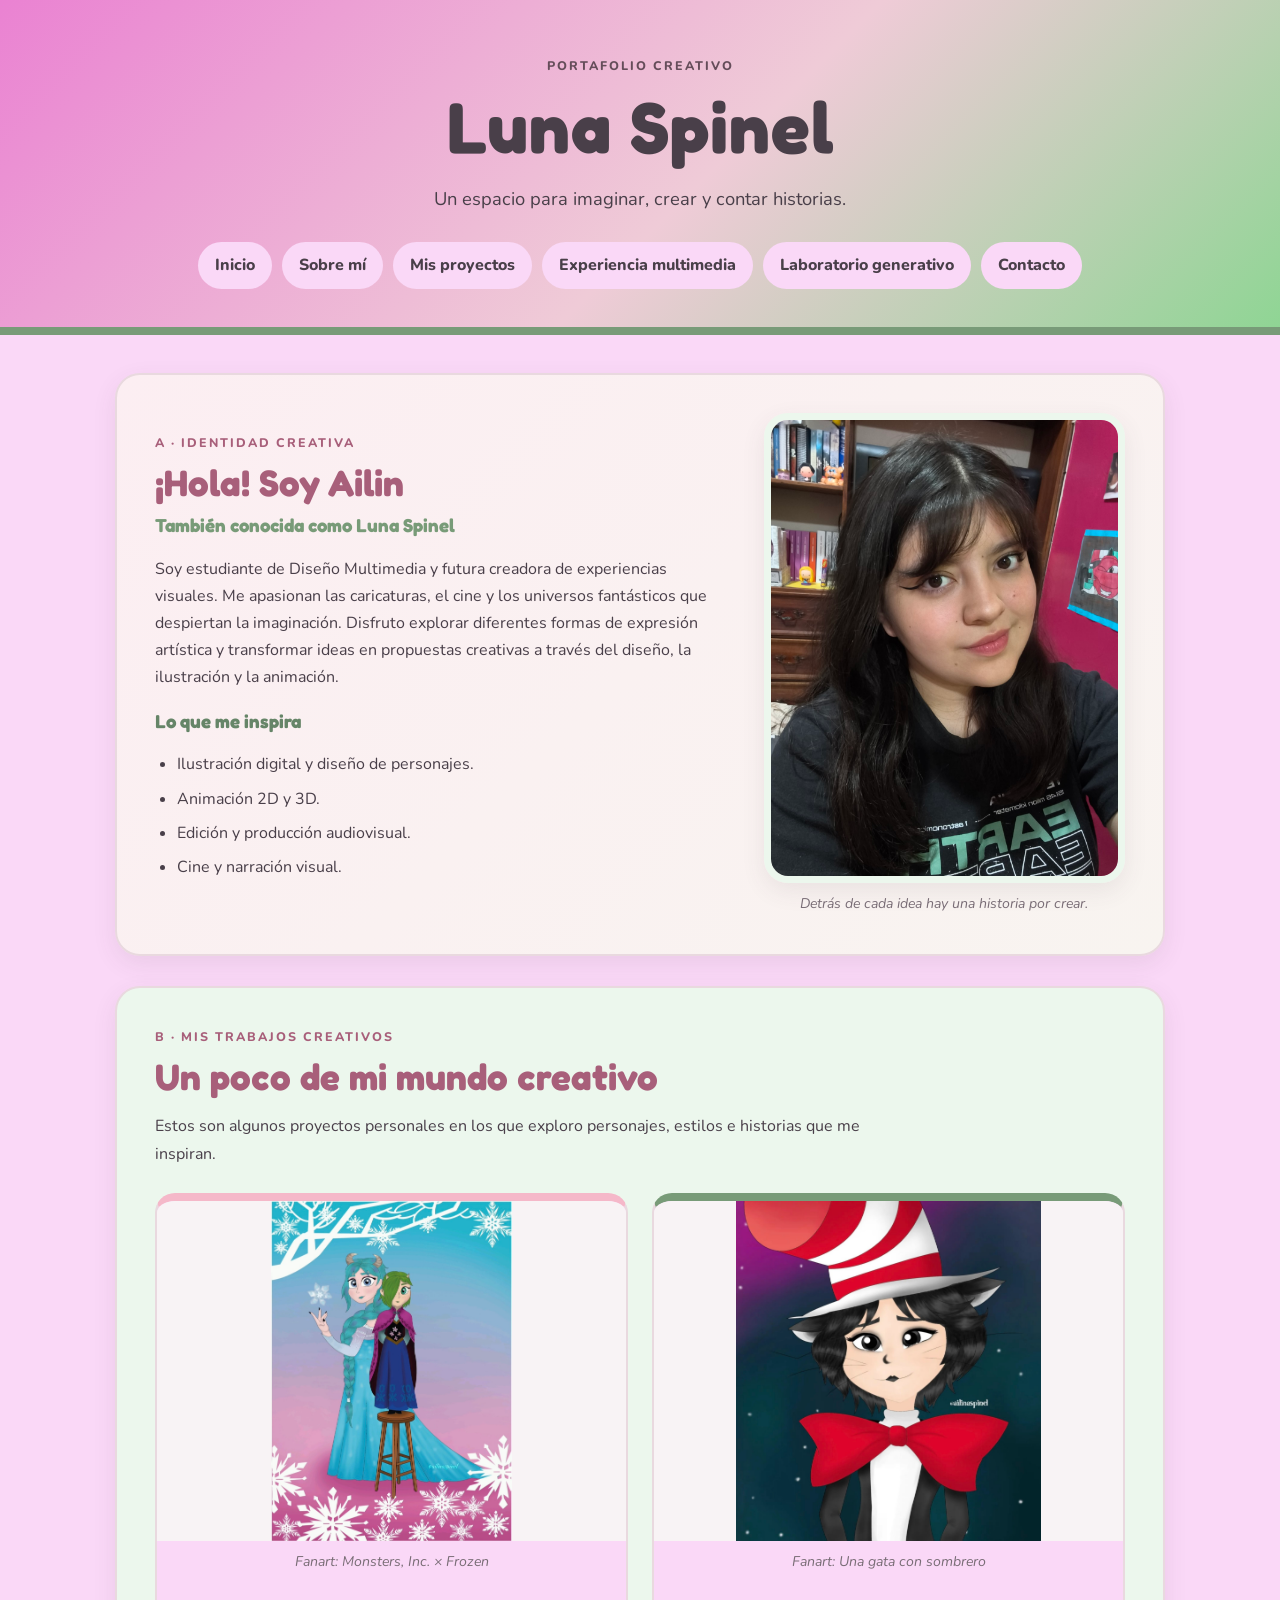
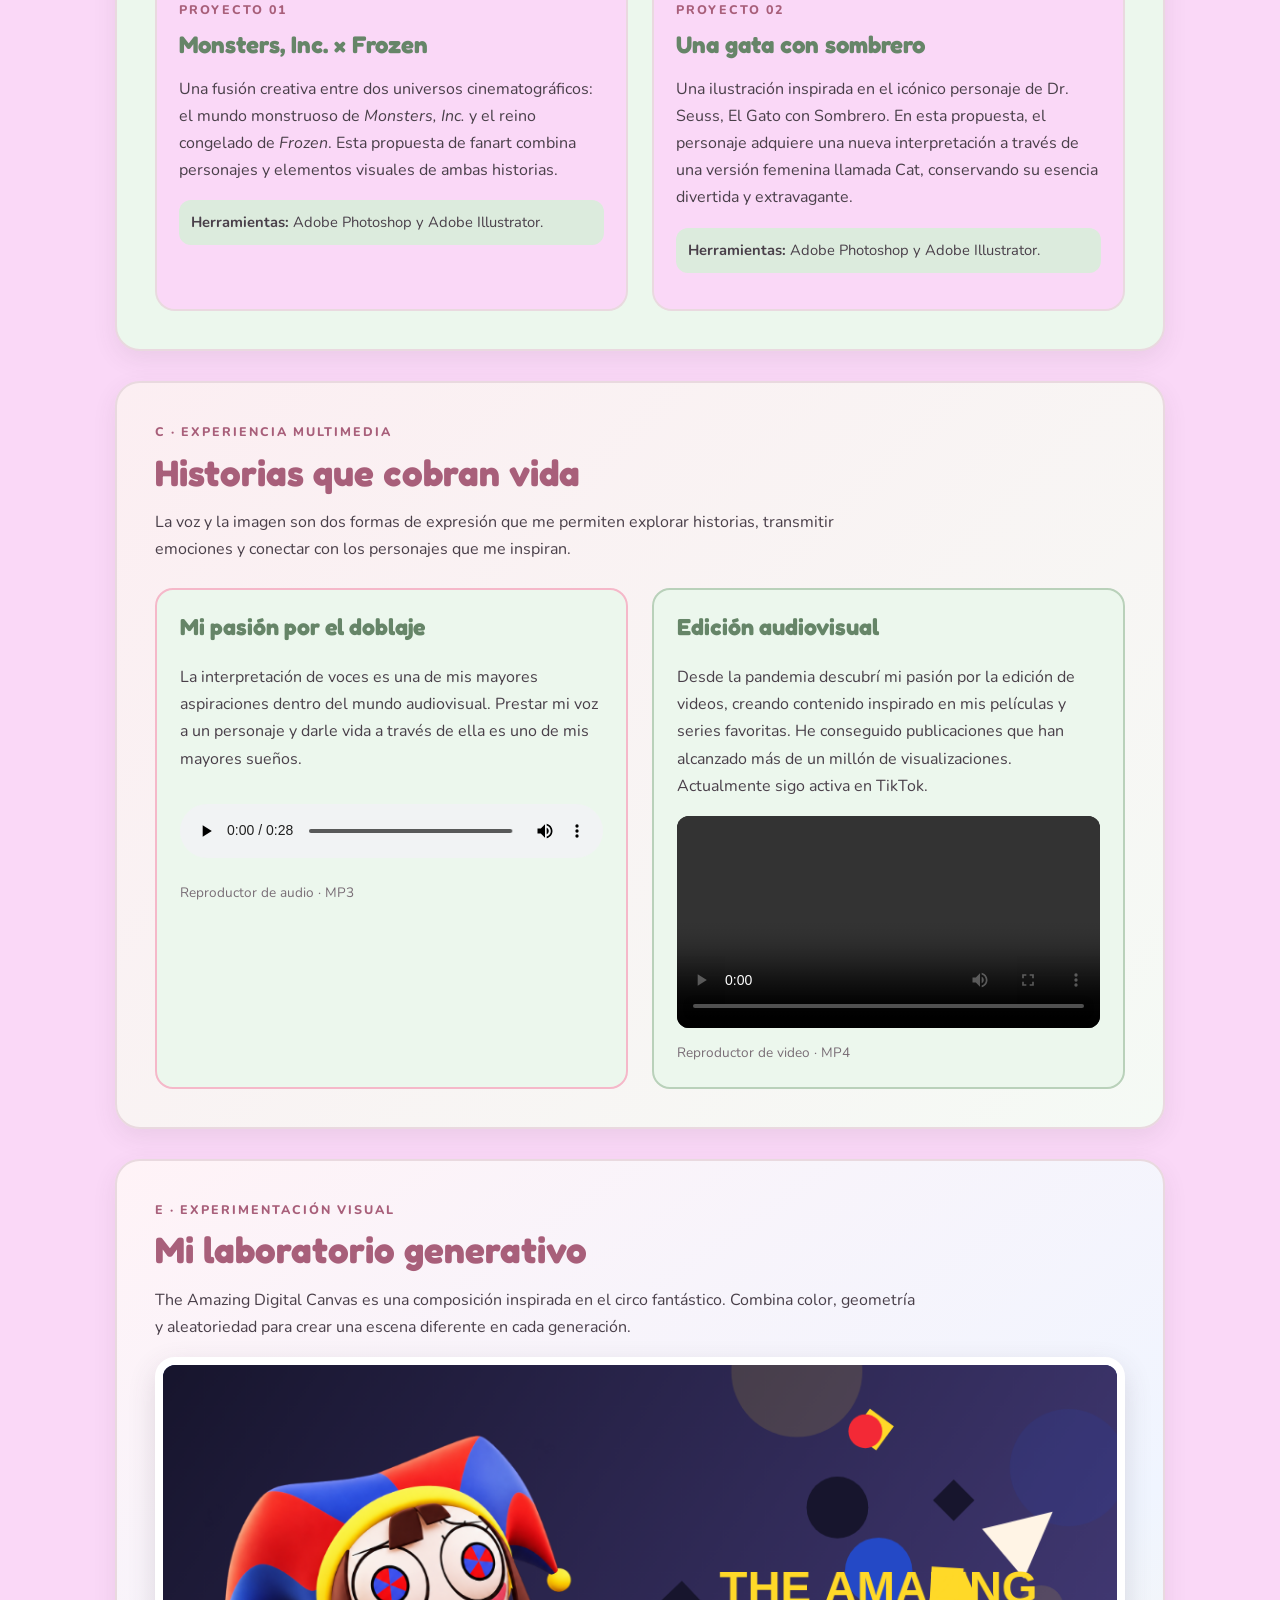
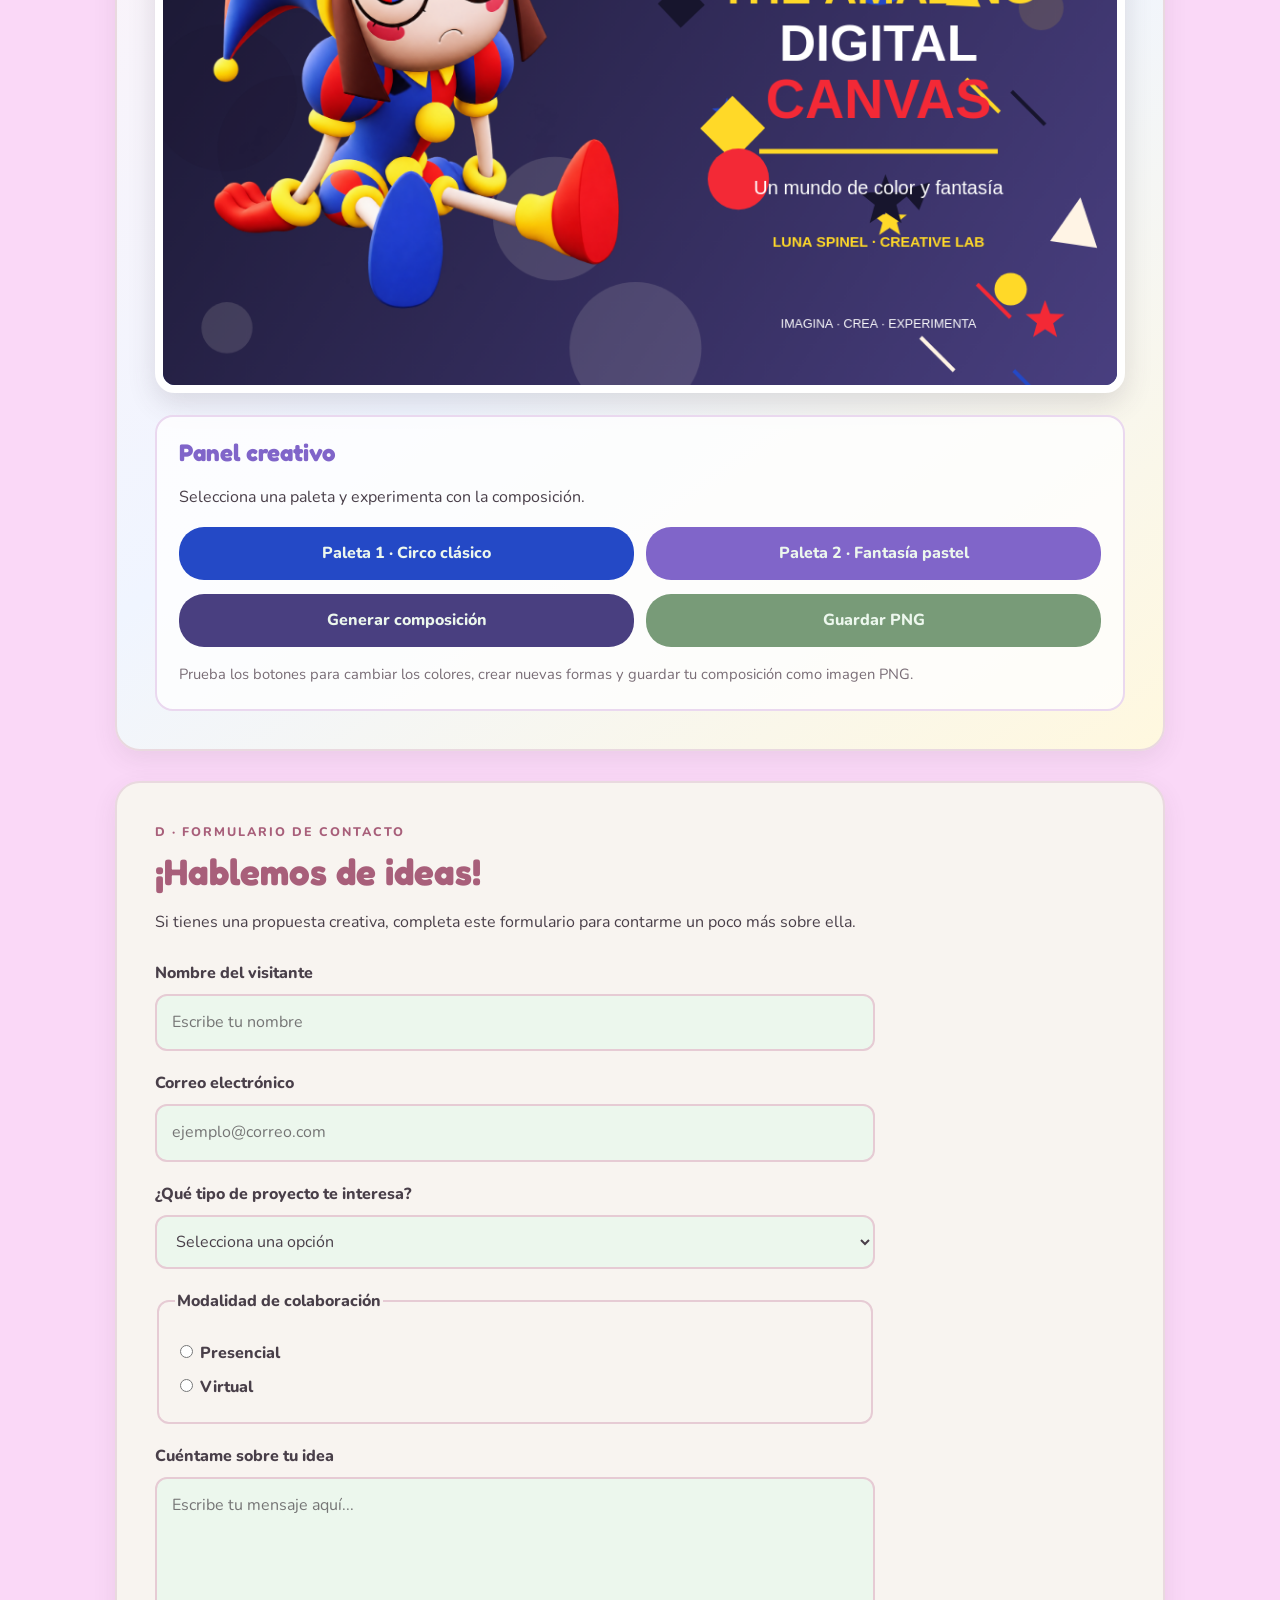
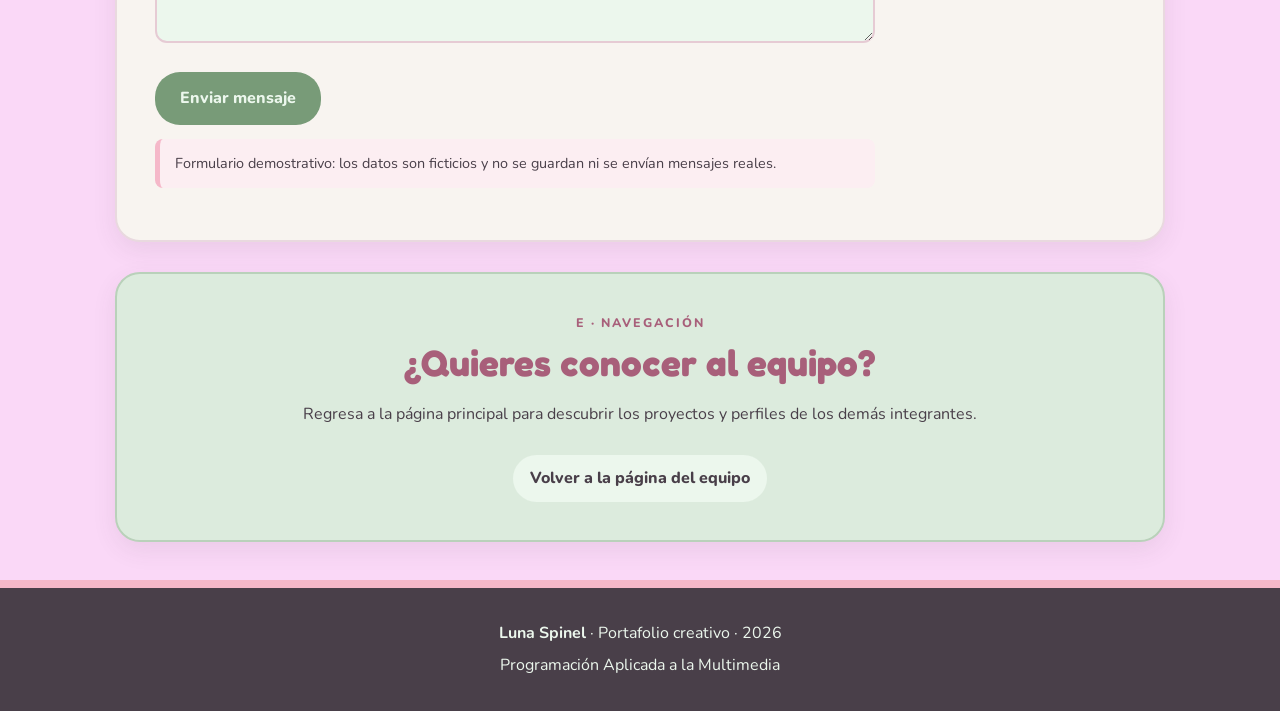
==== Carrillo_Ailin_Codigo/index.html @ e0ee507d "Luna" ====
<!DOCTYPE html>
<html lang="es">
<head>
    <meta charset="UTF-8">
    <meta name="viewport" content="width=device-width, initial-scale=1.0">
    <meta name="description" content="Portafolio creativo de Ailín, conocida artísticamente como Luna Spinel. Ilustración, animación y edición audiovisual.">
    <title>Luna Spinel | Portafolio creativo</title>

    <!-- Tipografías de Google Fonts -->
    <link rel="preconnect" href="https://fonts.googleapis.com">
    <link rel="preconnect" href="https://fonts.gstatic.com" crossorigin>
    <link href="https://fonts.googleapis.com/css2?family=Fredoka:wght@400;500;600;700&family=Nunito:wght@400;600;700;800&display=swap" rel="stylesheet">

    <!-- Hoja de estilos -->
    <link rel="stylesheet" href="codigo.css">
</head>
<body>
    <header id="inicio">
        <p class="marca">PORTAFOLIO CREATIVO</p>
        <h1>Luna Spinel</h1>
        <p class="subtitulo">Un espacio para imaginar, crear y contar historias.</p>

        <nav aria-label="Navegación principal">
            <a href="#inicio">Inicio</a>
            <a href="#sobre-mi">Sobre mí</a>
            <a href="#proyectos">Mis proyectos</a>
            <a href="#multimedia">Experiencia multimedia</a>
            <a href="#laboratorio">Laboratorio generativo</a>
            <a href="#contacto">Contacto</a>
        </nav>
    </header>

    <main>
        <!-- A. IDENTIDAD CREATIVA -->
        <section id="sobre-mi" class="presentacion">
            <div class="presentacion-texto">
                <p class="etiqueta">A · IDENTIDAD CREATIVA</p>
                <h2>¡Hola! Soy Ailin</h2>
                <h3 class="nombre-artistico">También conocida como Luna Spinel</h3>
                <p>
                    Soy estudiante de Diseño Multimedia y futura creadora de experiencias visuales.
                    Me apasionan las caricaturas, el cine y los universos fantásticos que despiertan
                    la imaginación. Disfruto explorar diferentes formas de expresión artística y
                    transformar ideas en propuestas creativas a través del diseño, la ilustración y la animación.
                </p>
                <h3>Lo que me inspira</h3>
                <ul class="intereses">
                    <li>Ilustración digital y diseño de personajes.</li>
                    <li>Animación 2D y 3D.</li>
                    <li>Edición y producción audiovisual.</li>
                    <li>Cine y narración visual.</li>
                </ul>
            </div>
            <figure class="foto-perfil">
                <img src="imagenes/perfil.jpg" alt="Fotografía de Ailin, conocida artísticamente como Luna Spinel">
                <figcaption>Detrás de cada idea hay una historia por crear.</figcaption>
            </figure>
        </section>

        <!-- B. TRABAJOS CREATIVOS -->
        <section id="proyectos">
            <p class="etiqueta">B · MIS TRABAJOS CREATIVOS</p>
            <h2>Un poco de mi mundo creativo</h2>
            <p class="introduccion">Estos son algunos proyectos personales en los que exploro personajes, estilos e historias que me inspiran.</p>

            <div class="proyectos-grid">
                <article class="proyecto tarjeta-rosa">
                    <figure>
                        <img src="imagenes/monsters-frozen.jpg" alt="Fanart que combina personajes y elementos visuales de Monsters, Inc. y Frozen">
                        <figcaption>Fanart: Monsters, Inc. × Frozen</figcaption>
                    </figure>
                    <div class="proyecto-contenido">
                        <span class="numero-proyecto">PROYECTO 01</span>
                        <h3>Monsters, Inc. × Frozen</h3>
                        <p>
                            Una fusión creativa entre dos universos cinematográficos: el mundo monstruoso
                            de <em>Monsters, Inc.</em> y el reino congelado de <em>Frozen</em>. Esta propuesta
                            de fanart combina personajes y elementos visuales de ambas historias.
                        </p>
                        <p class="herramientas"><strong>Herramientas:</strong> Adobe Photoshop y Adobe Illustrator.</p>
                    </div>
                </article>

                <article class="proyecto tarjeta-verde">
                    <figure>
                        <img src="imagenes/gata-sombrero.jpg" alt="Ilustración de Cat, una versión femenina inspirada en El Gato con Sombrero">
                        <figcaption>Fanart: Una gata con sombrero</figcaption>
                    </figure>
                    <div class="proyecto-contenido">
                        <span class="numero-proyecto">PROYECTO 02</span>
                        <h3>Una gata con sombrero</h3>
                        <p>
                            Una ilustración inspirada en el icónico personaje de Dr. Seuss, El Gato con
                            Sombrero. En esta propuesta, el personaje adquiere una nueva interpretación
                            a través de una versión femenina llamada Cat, conservando su esencia divertida y extravagante.
                        </p>
                        <p class="herramientas"><strong>Herramientas:</strong> Adobe Photoshop y Adobe Illustrator.</p>
                    </div>
                </article>
            </div>
        </section>

        <!-- C. EXPERIENCIA MULTIMEDIA -->
        <section id="multimedia" class="multimedia">
            <p class="etiqueta">C · EXPERIENCIA MULTIMEDIA</p>
            <h2>Historias que cobran vida</h2>
            <p class="introduccion">
                La voz y la imagen son dos formas de expresión que me permiten explorar historias,
                transmitir emociones y conectar con los personajes que me inspiran.
            </p>

            <div class="multimedia-grid">
                <article class="recurso recurso-rosa">
                    <h3>Mi pasión por el doblaje</h3>
                    <p>
                        La interpretación de voces es una de mis mayores aspiraciones dentro del mundo
                        audiovisual. Prestar mi voz a un personaje y darle vida a través de ella es uno
                        de mis mayores sueños.
                    </p>
                    <audio controls preload="metadata">
                        <source src="audio/doblaje.mp3" type="audio/mpeg">
                        Tu navegador no puede reproducir este archivo de audio.
                    </audio>
                    <p class="nota-recurso">Reproductor de audio · MP3</p>
                </article>

                <article class="recurso recurso-verde">
                    <h3>Edición audiovisual</h3>
                    <p>
                        Desde la pandemia descubrí mi pasión por la edición de videos, creando contenido
                        inspirado en mis películas y series favoritas. He conseguido publicaciones que 
                        han alcanzado más de un millón de visualizaciones. Actualmente sigo activa en TikTok.
                    </p>
                    <video controls preload="metadata" playsinline>
                        <source src="videos/edicion.mp4" type="video/mp4">
                        Tu navegador no puede reproducir este archivo de video.
                    </video>
                    <p class="nota-recurso">Reproductor de video · MP4</p>
                </article>
            </div>
        </section>

        <!-- E. LABORATORIO GENERATIVO -->
<section id="laboratorio" class="laboratorio">

    <p class="etiqueta">E · EXPERIMENTACIÓN VISUAL</p>

    <h2>Mi laboratorio generativo</h2>

    <p class="introduccion">
        The Amazing Digital Canvas es una composición inspirada
        en el circo fantástico. Combina color, geometría y
        aleatoriedad para crear una escena diferente en cada generación.
    </p>

    <div class="canvas-presentacion">
        <canvas id="lienzo-generativo"
                width="1000"
                height="650">
            Tu navegador no permite mostrar Canvas.
        </canvas>
    </div>

    <div class="panel-generador">

        <h3>Panel creativo</h3>

        <p>Selecciona una paleta y experimenta con la composición.</p>

        <div class="botones-paleta">
            <button type="button" id="paleta-1">
                Paleta 1 · Circo clásico
            </button>

            <button type="button" id="paleta-2">
                Paleta 2 · Fantasía pastel
            </button>
        </div>

        <div class="acciones-canvas">
            <button type="button" id="generar-composicion">
                Generar composición
            </button>

            <button type="button" id="guardar-png">
                Guardar PNG
            </button>
        </div>

        <p class="instrucciones-canvas">
            Prueba los botones para cambiar los colores,
            crear nuevas formas y guardar tu composición como imagen PNG.
        </p>

    </div>

</section>

        <!-- D. FORMULARIO DE CONTACTO -->
        <section id="contacto" class="contacto">
            <p class="etiqueta">D · FORMULARIO DE CONTACTO</p>
            <h2>¡Hablemos de ideas!</h2>
            <p class="introduccion">Si tienes una propuesta creativa, completa este formulario para contarme un poco más sobre ella.</p>

            <form id="formulario-contacto">
                <div class="campo">
                    <label for="nombre">Nombre del visitante</label>
                    <input type="text" id="nombre" name="nombre" placeholder="Escribe tu nombre" required>
                </div>

                <div class="campo">
                    <label for="correo">Correo electrónico</label>
                    <input type="email" id="correo" name="correo" placeholder="ejemplo@correo.com" required>
                </div>

                <div class="campo">
                    <label for="tipo-proyecto">¿Qué tipo de proyecto te interesa?</label>
                    <select id="tipo-proyecto" name="tipo-proyecto" required>
                        <option value="" disabled selected>Selecciona una opción</option>
                        <option value="ilustracion">Ilustración</option>
                        <option value="animacion">Animación</option>
                        <option value="diseno-grafico">Diseño gráfico</option>
                        <option value="edicion-videos">Edición de videos</option>
                    </select>
                </div>

                <fieldset class="campo modalidad">
                    <legend>Modalidad de colaboración</legend>
                    <label class="opcion-radio"><input type="radio" name="modalidad" value="presencial" required> Presencial</label>
                    <label class="opcion-radio"><input type="radio" name="modalidad" value="virtual"> Virtual</label>
                </fieldset>

                <div class="campo">
                    <label for="mensaje">Cuéntame sobre tu idea</label>
                    <textarea id="mensaje" name="mensaje" rows="5" placeholder="Escribe tu mensaje aquí..." required></textarea>
                </div>

                <button type="submit">Enviar mensaje</button>
                <p id="aviso-formulario" class="aviso-formulario" role="status">
                    Formulario demostrativo: los datos son ficticios y no se guardan ni se envían mensajes reales.
                </p>
            </form>
        </section>

        <!-- E. NAVEGACIÓN -->
        <section class="volver-equipo">
            <p class="etiqueta">E · NAVEGACIÓN</p>
            <h2>¿Quieres conocer al equipo?</h2>
            <p>Regresa a la página principal para descubrir los proyectos y perfiles de los demás integrantes.</p>
            <!-- Cuando se conozca la ubicación definitiva de la landing page, actualiza esta ruta. -->
            <a class="boton-volver" href="../index.html">Volver a la página del equipo</a>
        </section>
    </main>

    <footer>
        <p><strong>Luna Spinel</strong> · Portafolio creativo · 2026</p>
        <p>Programación Aplicada a la Multimedia</p>
    </footer>

    <script>
        // El formulario es únicamente demostrativo: no almacena ni envía información.
        document.getElementById('formulario-contacto').addEventListener('submit', function (evento) {
            evento.preventDefault();
            document.getElementById('aviso-formulario').textContent =
                '¡Gracias por probar el formulario! Esta es una demostración: tus datos no se guardaron ni se enviaron.';
        });
    </script>

<script src="canvas.js"></script>
</body>
</html>
---- Carrillo_Ailin_Codigo/codigo.css ----
/* PALETA LUNA SPINEL
   Rosa pastel: #F5B8C9 | Verde suave: #DCEBDD
   Verde salvia: #789B78 | Rosa claro: #FCEEF2
   Marfil: #FFF9F5 | Ciruela: #493F49
*/

:root {
    --rosa: #F5B8C9;
    --rosa-claro: #FCEEF2;
    --verde-claro: #DCEBDD;
    --verde: #789B78;
    --marfil: #fad8f7 ;
    --ciruela: #493F49;
    --blanco: #ecf7ed;
    
    --sombra: 0 8px 24px rgba(73, 63, 73, 0.09);
}

* {
    box-sizing: border-box;
}

html {
    scroll-behavior: smooth;
}

body {
    margin: 0;
    background-color: var(--marfil);
    color: var(--ciruela);
    font-family: 'Nunito', sans-serif;
    line-height: 1.7;
}

h1, h2, h3 {
    font-family: 'Fredoka', sans-serif;
    line-height: 1.2;
}

header {
    padding: 55px 20px 38px;
    text-align: center;
    background: linear-gradient(135deg, #ea82d2 0%, #EFCBD7 55%, #8fd594 100%);
    border-bottom: 8px solid var(--verde);
}

.marca, .etiqueta, .numero-proyecto {
    font-size: 0.78rem;
    font-weight: 800;
    letter-spacing: 2px;
}

.marca {
    margin: 0 0 8px;
    color: #654D5A;
}

h1 {
    margin: 0;
    color: var(--ciruela);
    font-size: clamp(2.8rem, 7vw, 4.5rem);
    letter-spacing: 1px;
}

.subtitulo {
    margin: 12px 0 0;
    font-size: 1.15rem;
}

nav {
    display: flex;
    flex-wrap: wrap;
    justify-content: center;
    gap: 10px;
    margin-top: 28px;
}

nav a, .boton-volver {
    display: inline-block;
    padding: 10px 17px;
    border-radius: 25px;
    background-color: var(--marfil);
    color: var(--ciruela);
    font-weight: 800;
    text-decoration: none;
    transition: transform 0.25s, background-color 0.25s;
}

nav a:hover, .boton-volver:hover {
    transform: translateY(-3px);
    background-color: var(--verde-claro);
}

main {
    width: min(1050px, 92%);
    margin: 38px auto;
}

section {
    margin-bottom: 30px;
    padding: clamp(22px, 4vw, 38px);
    border: 2px solid #E9D9DF;
    border-radius: 25px;
    background-color: var(--blanco);
    box-shadow: var(--sombra);
    scroll-margin-top: 20px;
}

section h2 {
    margin: 5px 0 14px;
    color: #A85F7A;
    font-size: clamp(1.8rem, 4vw, 2.3rem);
}

section h3 {
    color: #668568;
}

.etiqueta {
    margin: 0 0 8px;
    color: #A85F7A;
}

.introduccion {
    max-width: 760px;
    margin-top: 0;
}

/* A. IDENTIDAD CREATIVA */
.presentacion {
    display: grid;
    grid-template-columns: 1.35fr 0.85fr;
    align-items: center;
    gap: 35px;
    background: linear-gradient(135deg, #FCEEF2, #F8F4F0);
}

.nombre-artistico {
    margin-top: -5px;
    color: var(--verde) !important;
}

.intereses {
    padding-left: 22px;
}

.intereses li {
    margin-bottom: 7px;
}

figure {
    margin: 0;
    text-align: center;
}

img, video {
    display: block;
    max-width: 100%;
}

.foto-perfil img {
    width: 100%;
    max-height: 470px;
    border: 7px solid var(--blanco);
    border-radius: 24px;
    object-fit: cover;
    box-shadow: var(--sombra);
}

figcaption {
    margin-top: 9px;
    color: #796D76;
    font-size: 0.88rem;
    font-style: italic;
}

/* B. PROYECTOS */
.proyectos-grid, .multimedia-grid {
    display: grid;
    grid-template-columns: repeat(2, minmax(0, 1fr));
    gap: 24px;
    margin-top: 25px;
}

.proyecto {
    overflow: hidden;
    border: 2px solid #E9D9DF;
    border-radius: 20px;
    background-color: var(--marfil);
    transition: transform 0.25s;
}

.proyecto:hover {
    transform: translateY(-5px);
}

.proyecto figure img {
    width: 100%;
    height: 340px;
    object-fit: contain;
    background-color: #F8F3F5;
}

.tarjeta-rosa {
    border-top: 8px solid var(--rosa);
}

.tarjeta-verde {
    border-top: 8px solid var(--verde);
}

.proyecto-contenido {
    padding: 22px;
}

.numero-proyecto {
    color: #A85F7A;
}

.proyecto h3 {
    margin: 8px 0;
    font-size: 1.5rem;
}

.herramientas {
    padding: 10px 12px;
    border-radius: 12px;
    background-color: var(--verde-claro);
    font-size: 0.92rem;
}

/* C. EXPERIENCIA MULTIMEDIA */
.multimedia {
    background: linear-gradient(135deg, #FCEEF2 0%, #F5FAF5 100%);
}

.recurso {
    padding: 23px;
    border-radius: 18px;
    background-color: var(--blanco);
}

.recurso-rosa {
    border: 2px solid var(--rosa);
}

.recurso-verde {
    border: 2px solid #B9D1BA;
}

.recurso h3 {
    margin-top: 0;
    font-size: 1.45rem;
}

 audio, video {
    width: 100%;
    margin-top: 15px;
}

video {
    max-height: 420px;
    border-radius: 12px;
    background-color: #211D22;
}

.nota-recurso {
    margin-bottom: 0;
    color: #796D76;
    font-size: 0.85rem;
}

/* D. FORMULARIO */
.contacto {
    background-color: #F8F4F0;
}

form {
    max-width: 720px;
    margin-top: 24px;
}

.campo {
    margin-bottom: 19px;
}

.campo > label, .campo legend {
    display: block;
    margin-bottom: 7px;
    color: var(--ciruela);
    font-weight: 800;
}

input[type="text"], input[type="email"], select, textarea {
    width: 100%;
    padding: 13px 15px;
    border: 2px solid #E6CBD4;
    border-radius: 12px;
    background-color: var(--blanco);
    color: var(--ciruela);
    font: inherit;
}

input:focus, select:focus, textarea:focus {
    outline: 3px solid rgba(120, 155, 120, 0.25);
    border-color: var(--verde);
}

textarea {
    resize: vertical;
}

.modalidad {
    padding: 14px 16px;
    border: 2px solid #E6CBD4;
    border-radius: 12px;
}

.opcion-radio {
    display: inline-flex;
    align-items: center;
    gap: 7px;
    margin: 4px 18px 4px 0;
}

input[type="radio"] {
    accent-color: var(--verde);
}

button {
    padding: 13px 25px;
    border: 0;
    border-radius: 25px;
    background-color: var(--verde);
    color: var(--blanco);
    font: inherit;
    font-weight: 800;
    cursor: pointer;
    transition: transform 0.25s, background-color 0.25s;
}

button:hover {
    transform: translateY(-2px);
    background-color: #607F61;
}

.aviso-formulario {
    padding: 12px 15px;
    border-left: 5px solid var(--rosa);
    border-radius: 8px;
    background-color: var(--rosa-claro);
    font-size: 0.9rem;
}

/* E. NAVEGACIÓN */
.volver-equipo {
    text-align: center;
    background-color: var(--verde-claro);
    border-color: #B9D1BA;
}

.boton-volver {
    margin-top: 10px;
    background-color: var(--blanco);
}

footer {
    padding: 27px 20px;
    border-top: 8px solid var(--rosa);
    background-color: var(--ciruela);
    color: var(--blanco);
    text-align: center;
}

footer p {
    margin: 5px;
}

/* DISEÑO RESPONSIVO */
@media (max-width: 760px) {
    .presentacion, .proyectos-grid, .multimedia-grid {
        grid-template-columns: 1fr;
    }

    .foto-perfil {
        max-width: 420px;
        margin: 0 auto;
    }

    .proyecto figure img {
        height: auto;
        max-height: 430px;
    }
}

@media (max-width: 480px) {
    header {
        padding: 38px 15px 28px;
    }

    nav a {
        padding: 8px 12px;
        font-size: 0.9rem;
    }

    section {
        padding: 21px 17px;
    }
}


.laboratorio {
    background: linear-gradient(
        145deg,
        #fff3f7,
        #f0f5ff 55%,
        #fff8df
    );
}

.canvas-presentacion {
    overflow: hidden;
    width: 100%;
    border: 8px solid #fff;
    border-radius: 20px;
    background: #172A75;
    box-shadow: 0 10px 28px rgba(73, 63, 73, 0.16);
}

#lienzo-generativo {
    display: block;
    width: 100%;
    height: auto;
}

.panel-generador {
    margin-top: 22px;
    padding: 22px;
    border: 2px solid #ead8ef;
    border-radius: 18px;
    background: rgba(255, 255, 255, 0.78);
}

.panel-generador h3 {
    margin: 0 0 8px;
    color: #8065C9;
    font-size: 1.5rem;
}

.botones-paleta,
.acciones-canvas {
    display: flex;
    flex-wrap: wrap;
    gap: 12px;
    margin-top: 14px;
}

.botones-paleta button,
.acciones-canvas button {
    flex: 1 1 190px;
}

#paleta-1 {
    background-color: #2449C6;
}

#paleta-2 {
    background-color: #8065C9;
}

#generar-composicion {
    background-color: #493F80;
}

#guardar-png {
    background-color: #789B78;
}

.instrucciones-canvas {
    margin-bottom: 0;
    color: #796D76;
    font-size: 0.92rem;
}

/* Adaptación para celulares */

@media (max-width: 480px) {
    .panel-generador {
        padding: 16px;
    }
}
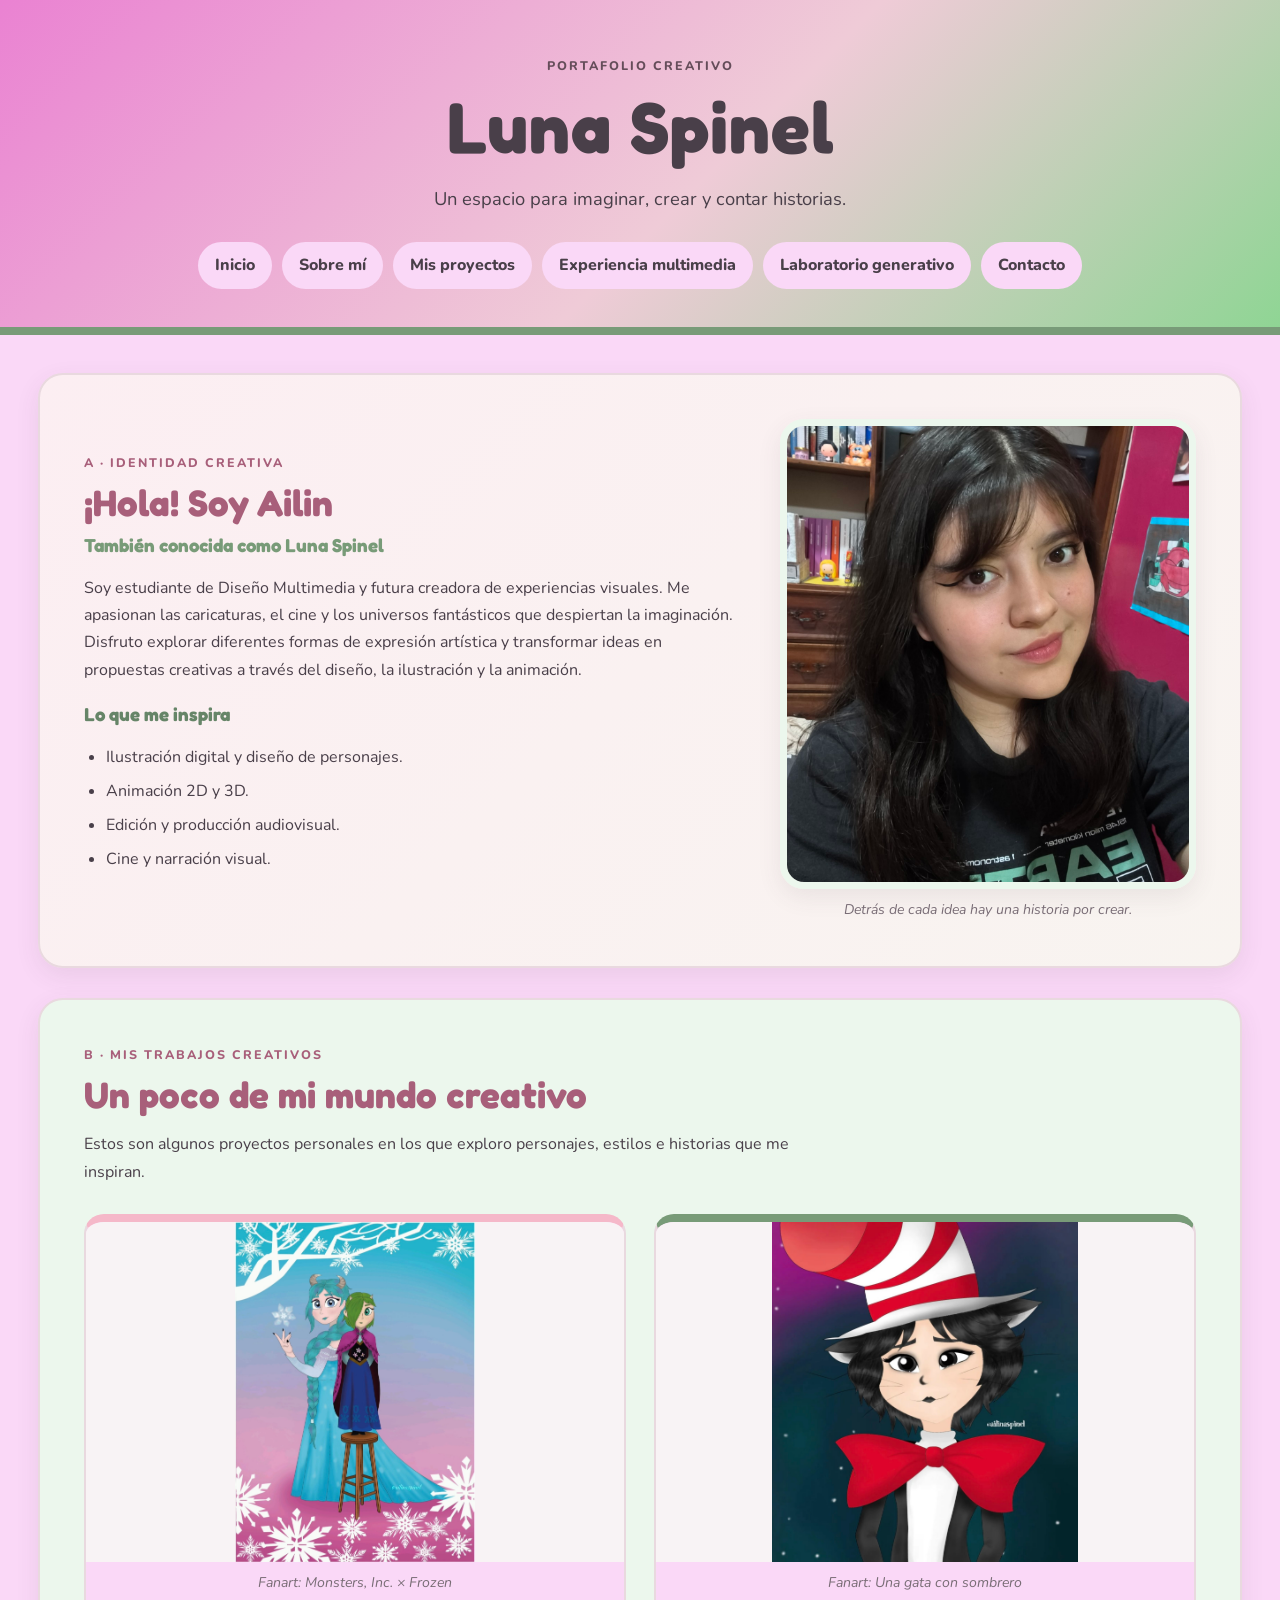
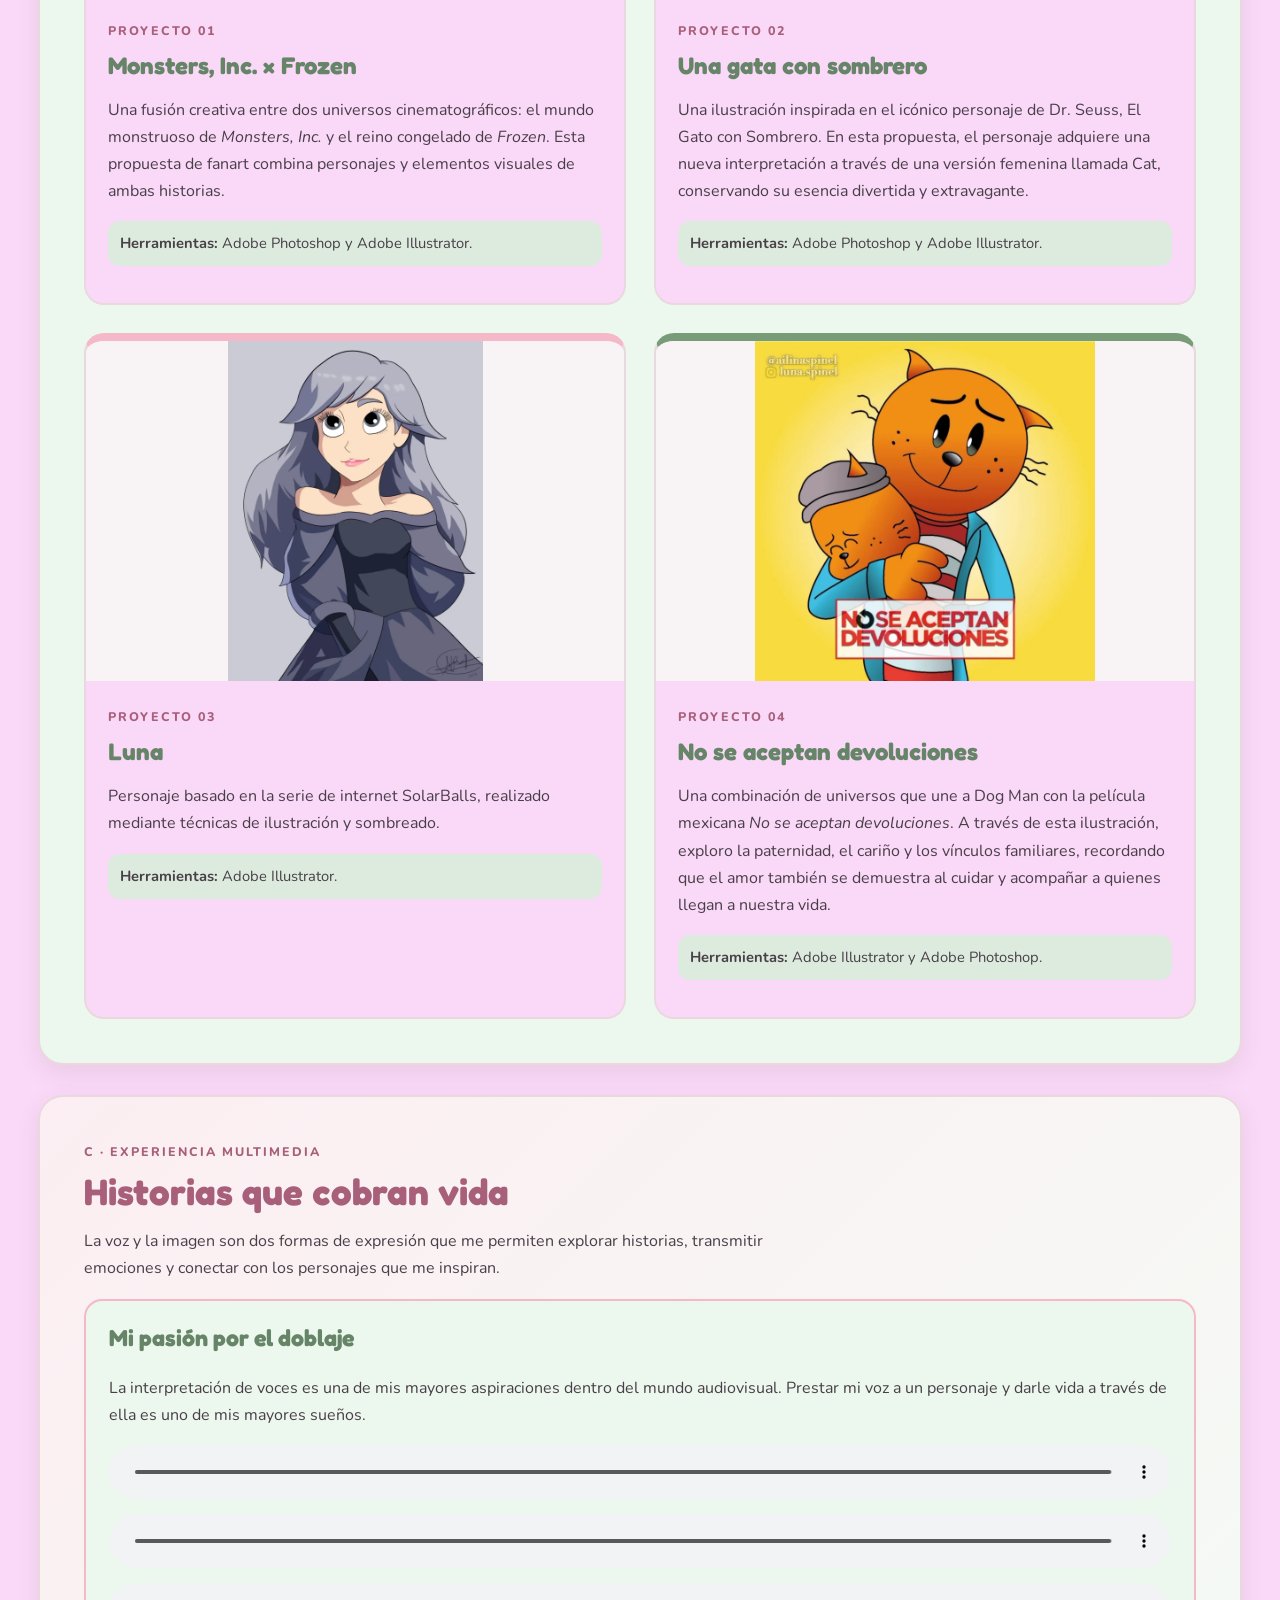
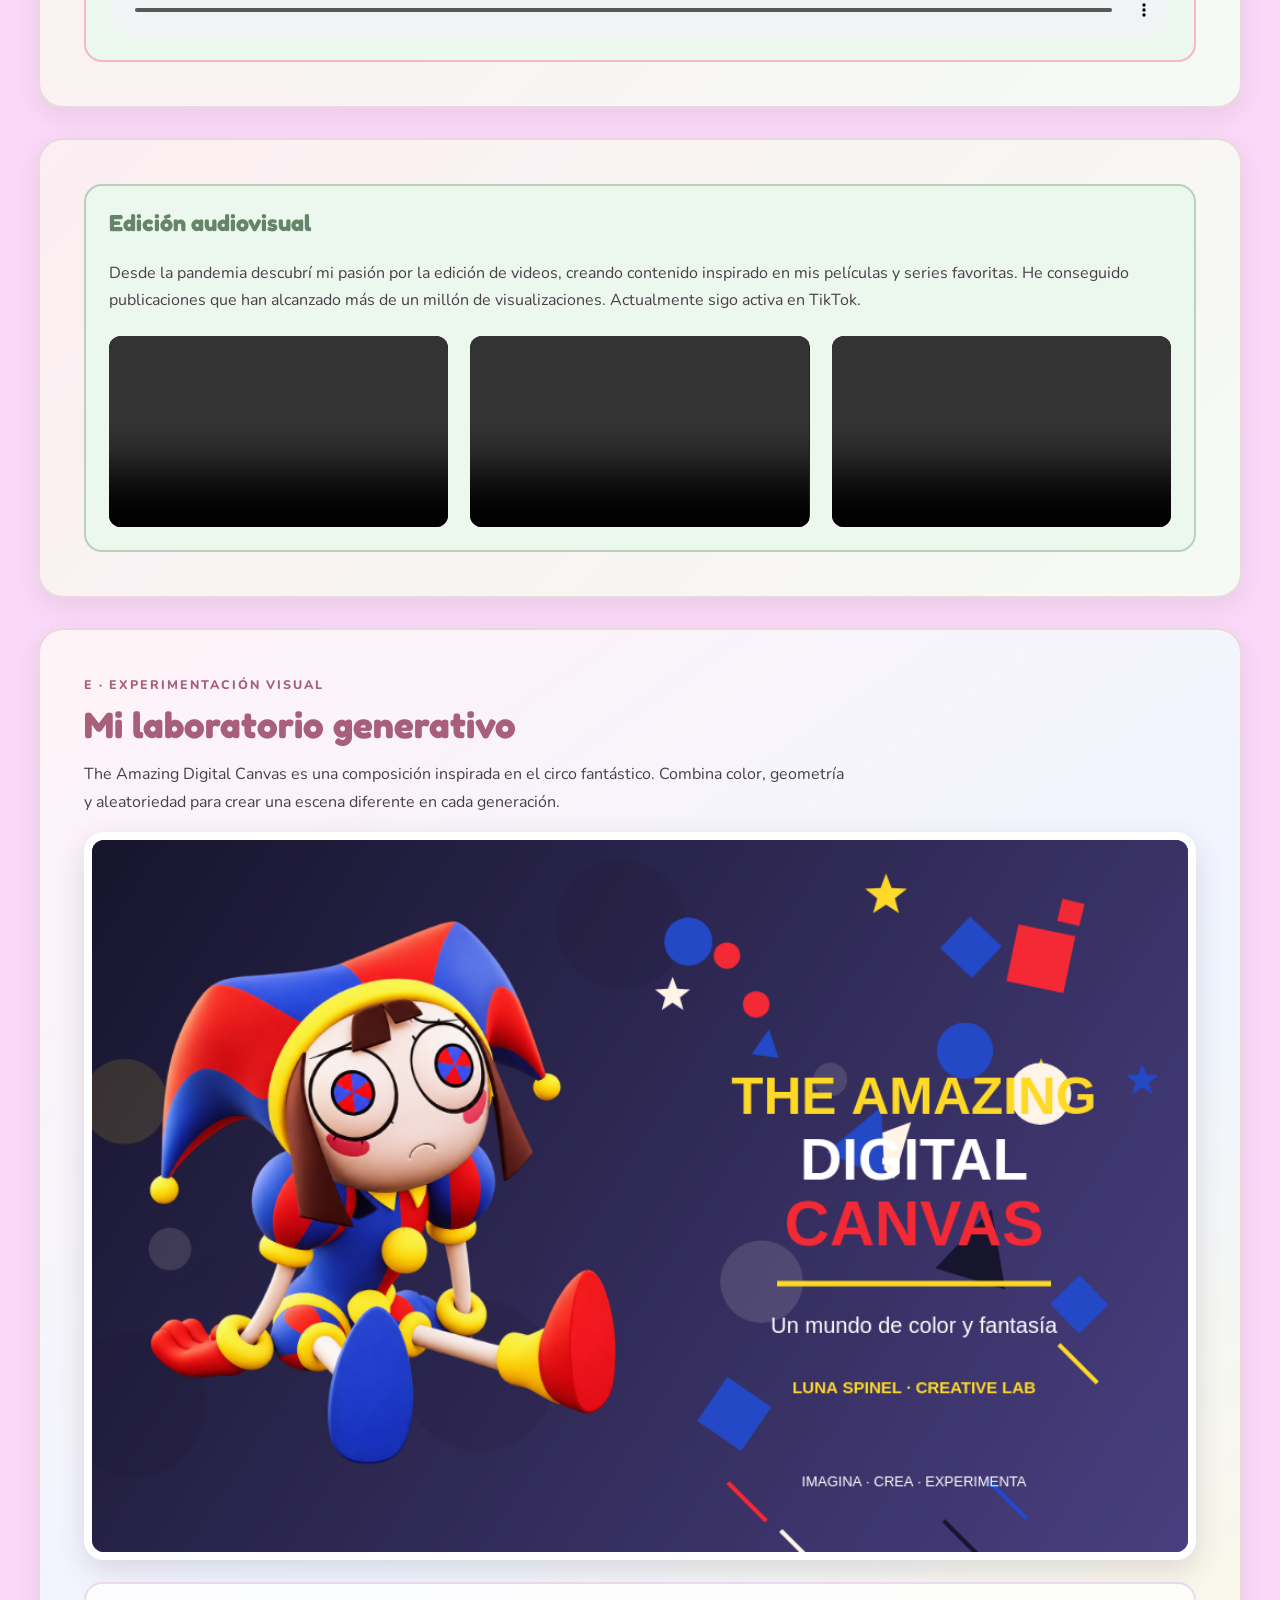
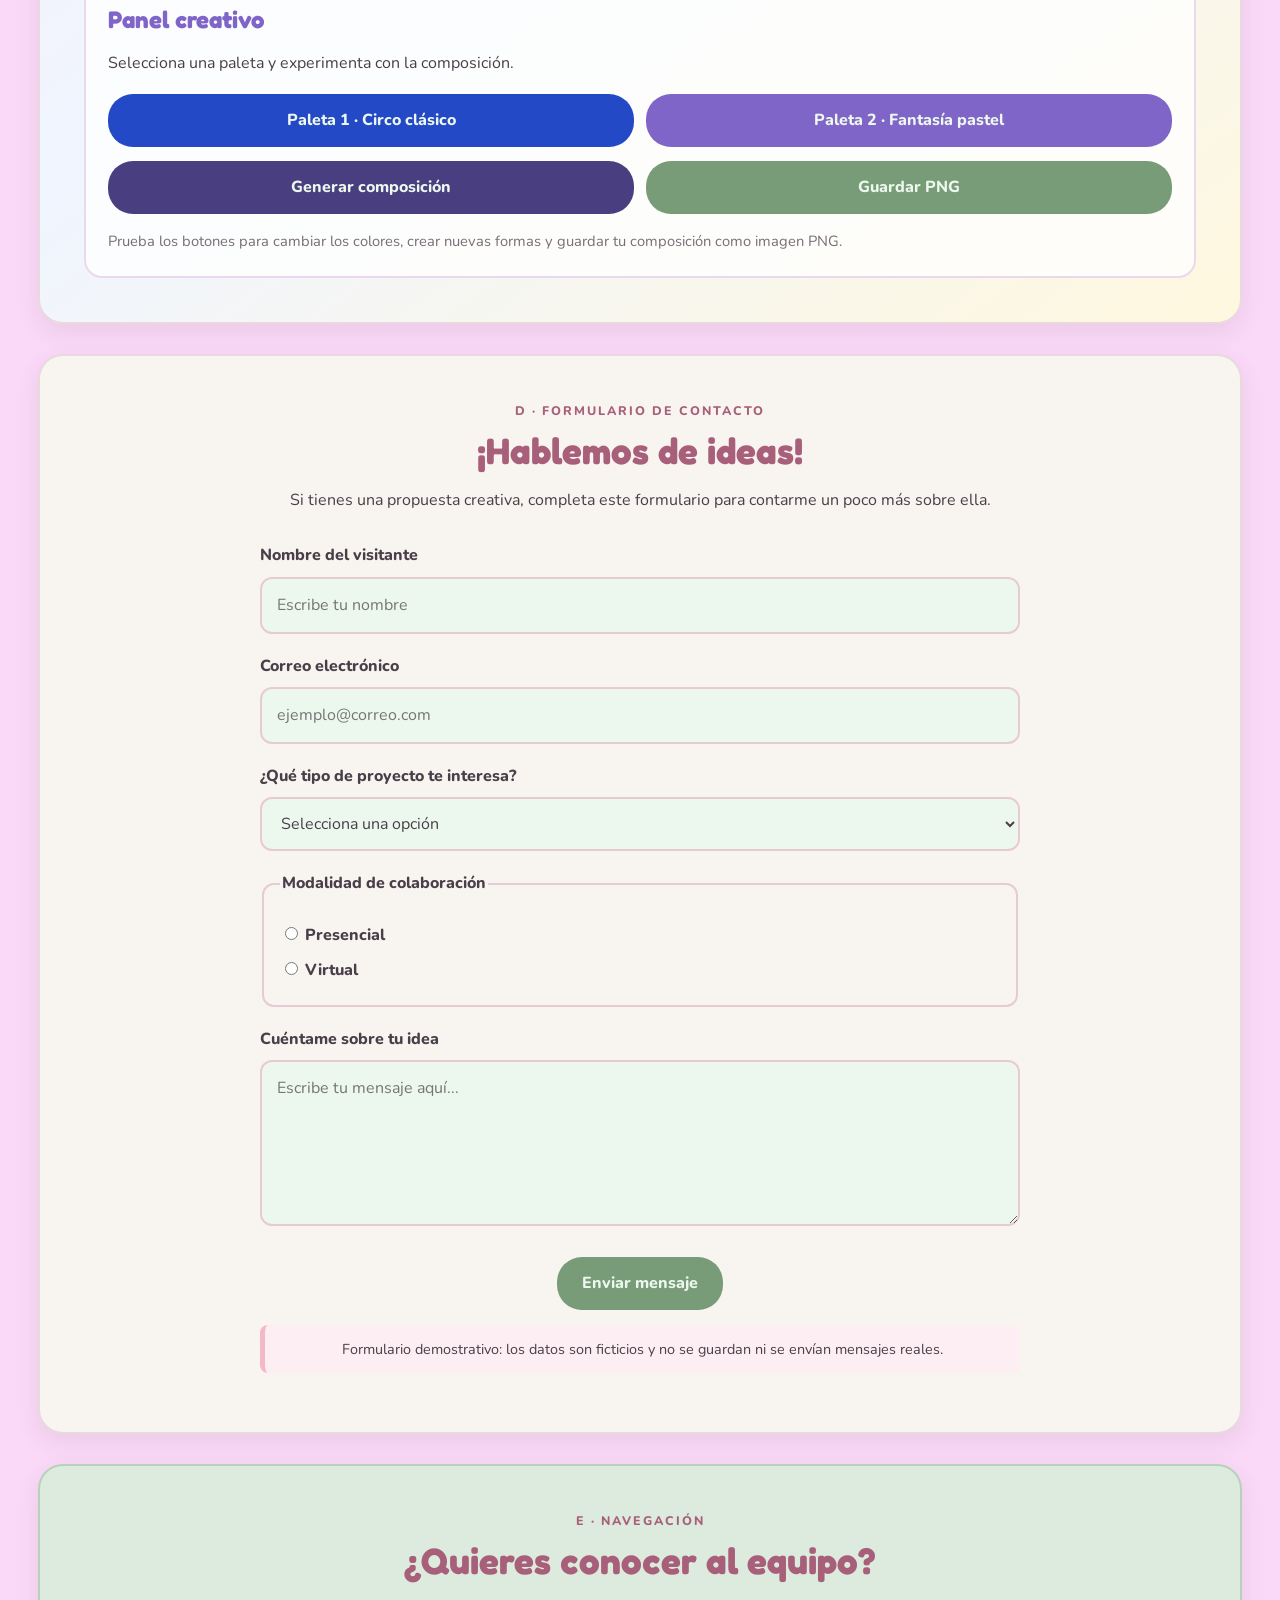
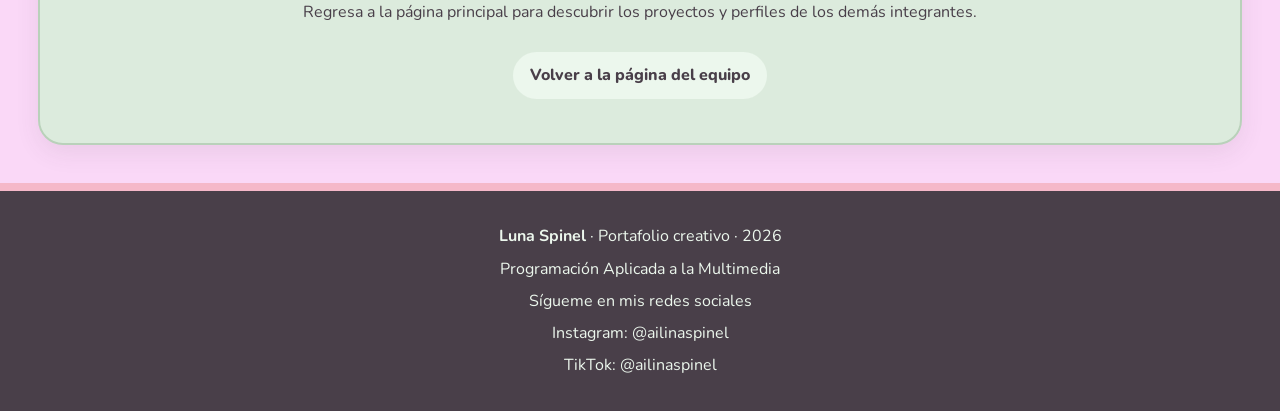
==== commit 271ca9fa: "Luna" ====
--- a/Carrillo_Ailin_Codigo/index.html
+++ b/Carrillo_Ailin_Codigo/index.html
@@ -97,10 +97,34 @@
                         <p class="herramientas"><strong>Herramientas:</strong> Adobe Photoshop y Adobe Illustrator.</p>
                     </div>
                 </article>
+
+                <article class="proyecto tarjeta-rosa">
+                    <figure>
+                        <img src="imagenes/luna-solarballs.webp" alt="Ilustración del personaje Luna, inspirada en SolarBalls">
+                    </figure>
+                    <div class="proyecto-contenido">
+                        <span class="numero-proyecto">PROYECTO 03</span>
+                        <h3>Luna</h3>
+                        <p>Personaje basado en la serie de internet SolarBalls, realizado mediante técnicas de ilustración y sombreado.</p>
+                        <p class="herramientas"><strong>Herramientas:</strong> Adobe Illustrator.</p>
+                    </div>
+                </article>
+
+                <article class="proyecto tarjeta-verde">
+                    <figure>
+                        <img src="imagenes/no-se-aceptan-devoluciones.webp" alt="Ilustración de Dog Man y su pequeño compañero, inspirada en No se aceptan devoluciones">
+                    </figure>
+                    <div class="proyecto-contenido">
+                        <span class="numero-proyecto">PROYECTO 04</span>
+                        <h3>No se aceptan devoluciones</h3>
+                        <p>Una combinación de universos que une a Dog Man con la película mexicana <em>No se aceptan devoluciones</em>. A través de esta ilustración, exploro la paternidad, el cariño y los vínculos familiares, recordando que el amor también se demuestra al cuidar y acompañar a quienes llegan a nuestra vida.</p>
+                        <p class="herramientas"><strong>Herramientas:</strong> Adobe Illustrator y Adobe Photoshop.</p>
+                    </div>
+                </article>
             </div>
         </section>
 
-        <!-- C. EXPERIENCIA MULTIMEDIA -->
+        <!-- C. EXPERIENCIA MULTIMEDIA: AUDIOS -->
         <section id="multimedia" class="multimedia">
             <p class="etiqueta">C · EXPERIENCIA MULTIMEDIA</p>
             <h2>Historias que cobran vida</h2>
@@ -109,35 +133,52 @@
                 transmitir emociones y conectar con los personajes que me inspiran.
             </p>
 
-            <div class="multimedia-grid">
-                <article class="recurso recurso-rosa">
-                    <h3>Mi pasión por el doblaje</h3>
-                    <p>
-                        La interpretación de voces es una de mis mayores aspiraciones dentro del mundo
-                        audiovisual. Prestar mi voz a un personaje y darle vida a través de ella es uno
-                        de mis mayores sueños.
-                    </p>
-                    <audio controls preload="metadata">
-                        <source src="audio/doblaje.mp3" type="audio/mpeg">
-                        Tu navegador no puede reproducir este archivo de audio.
-                    </audio>
-                    <p class="nota-recurso">Reproductor de audio · MP3</p>
-                </article>
-
-                <article class="recurso recurso-verde">
-                    <h3>Edición audiovisual</h3>
-                    <p>
-                        Desde la pandemia descubrí mi pasión por la edición de videos, creando contenido
-                        inspirado en mis películas y series favoritas. He conseguido publicaciones que 
-                        han alcanzado más de un millón de visualizaciones. Actualmente sigo activa en TikTok.
-                    </p>
+            <article class="recurso recurso-rosa">
+                <h3>Mi pasión por el doblaje</h3>
+                <p>
+                    La interpretación de voces es una de mis mayores aspiraciones dentro del mundo
+                    audiovisual. Prestar mi voz a un personaje y darle vida a través de ella es uno
+                    de mis mayores sueños.
+                </p>
+                <audio controls preload="metadata">
+                    <source src="audio/doblaje.mp3" type="audio/mpeg">
+                    Tu navegador no puede reproducir este archivo de audio.
+                </audio>
+                <audio controls preload="metadata">
+                    <source src="audio/audio-1.mp3" type="audio/mpeg">
+                    Tu navegador no puede reproducir este archivo de audio.
+                </audio>
+                <audio controls preload="metadata">
+                    <source src="audio/audio-2.mp3" type="audio/mpeg">
+                    Tu navegador no puede reproducir este archivo de audio.
+                </audio>
+            </article>
+        </section>
+
+        <!-- D. EXPERIENCIA MULTIMEDIA: VIDEOS -->
+        <section id="videos" class="multimedia">
+            <article class="recurso recurso-verde">
+                <h3>Edición audiovisual</h3>
+                <p>
+                    Desde la pandemia descubrí mi pasión por la edición de videos, creando contenido
+                    inspirado en mis películas y series favoritas. He conseguido publicaciones que
+                    han alcanzado más de un millón de visualizaciones. Actualmente sigo activa en TikTok.
+                </p>
+                <div class="videos-grid">
                     <video controls preload="metadata" playsinline>
                         <source src="videos/edicion.mp4" type="video/mp4">
                         Tu navegador no puede reproducir este archivo de video.
                     </video>
-                    <p class="nota-recurso">Reproductor de video · MP4</p>
-                </article>
-            </div>
+                    <video controls preload="metadata" playsinline>
+                        <source src="videos/video-guru.mp4" type="video/mp4">
+                        Tu navegador no puede reproducir este archivo de video.
+                    </video>
+                    <video controls preload="metadata" playsinline>
+                        <source src="videos/video-tiktok.mp4" type="video/mp4">
+                        Tu navegador no puede reproducir este archivo de video.
+                    </video>
+                </div>
+            </article>
         </section>
 
         <!-- E. LABORATORIO GENERATIVO -->
@@ -255,6 +296,9 @@
     <footer>
         <p><strong>Luna Spinel</strong> · Portafolio creativo · 2026</p>
         <p>Programación Aplicada a la Multimedia</p>
+        <p>Sígueme en mis redes sociales</p>
+        <p>Instagram: @ailinaspinel</p>
+        <p>TikTok: @ailinaspinel</p>
     </footer>
 
     <script>
--- a/Carrillo_Ailin_Codigo/codigo.css
+++ b/Carrillo_Ailin_Codigo/codigo.css
@@ -92,13 +92,13 @@
 }
 
 main {
-    width: min(1050px, 92%);
+    width: min(1240px, 94%);
     margin: 38px auto;
 }
 
 section {
     margin-bottom: 30px;
-    padding: clamp(22px, 4vw, 38px);
+    padding: clamp(26px, 4vw, 44px);
     border: 2px solid #E9D9DF;
     border-radius: 25px;
     background-color: var(--blanco);
@@ -178,8 +178,8 @@
 .proyectos-grid, .multimedia-grid {
     display: grid;
     grid-template-columns: repeat(2, minmax(0, 1fr));
-    gap: 24px;
-    margin-top: 25px;
+    gap: 28px;
+    margin-top: 28px;
 }
 
 .proyecto {
@@ -254,8 +254,32 @@
 }
 
  audio, video {
+    display: block;
     width: 100%;
     margin-top: 15px;
+}
+
+#videos .recurso {
+    max-width: 100%;
+}
+
+.videos-grid {
+    display: grid;
+    grid-template-columns: repeat(3, minmax(0, 1fr));
+    gap: 22px;
+    align-items: start;
+    margin-top: 22px;
+}
+
+.videos-grid video {
+    width: 100%;
+    max-height: none;
+    aspect-ratio: 16 / 9;
+    object-fit: contain;
+    min-width: 0;
+    margin: 0;
+    border-radius: 12px;
+    background-color: #211D22;
 }
 
 video {
@@ -276,8 +300,28 @@
 }
 
 form {
-    max-width: 720px;
-    margin-top: 24px;
+    width: min(760px, 100%);
+    margin: 28px auto 0;
+}
+
+.contacto > .etiqueta,
+.contacto > h2,
+.contacto > .introduccion {
+    text-align: center;
+}
+
+.contacto > .introduccion {
+    margin-left: auto;
+    margin-right: auto;
+}
+
+#formulario-contacto > button {
+    display: block;
+    margin: 22px auto 0;
+}
+
+#aviso-formulario {
+    text-align: center;
 }
 
 .campo {
@@ -382,6 +426,10 @@
         grid-template-columns: 1fr;
     }
 
+    .videos-grid {
+        grid-template-columns: repeat(2, minmax(0, 1fr));
+    }
+
     .foto-perfil {
         max-width: 420px;
         margin: 0 auto;
@@ -394,6 +442,10 @@
 }
 
 @media (max-width: 480px) {
+    .videos-grid {
+        grid-template-columns: 1fr;
+    }
+
     header {
         padding: 38px 15px 28px;
     }
